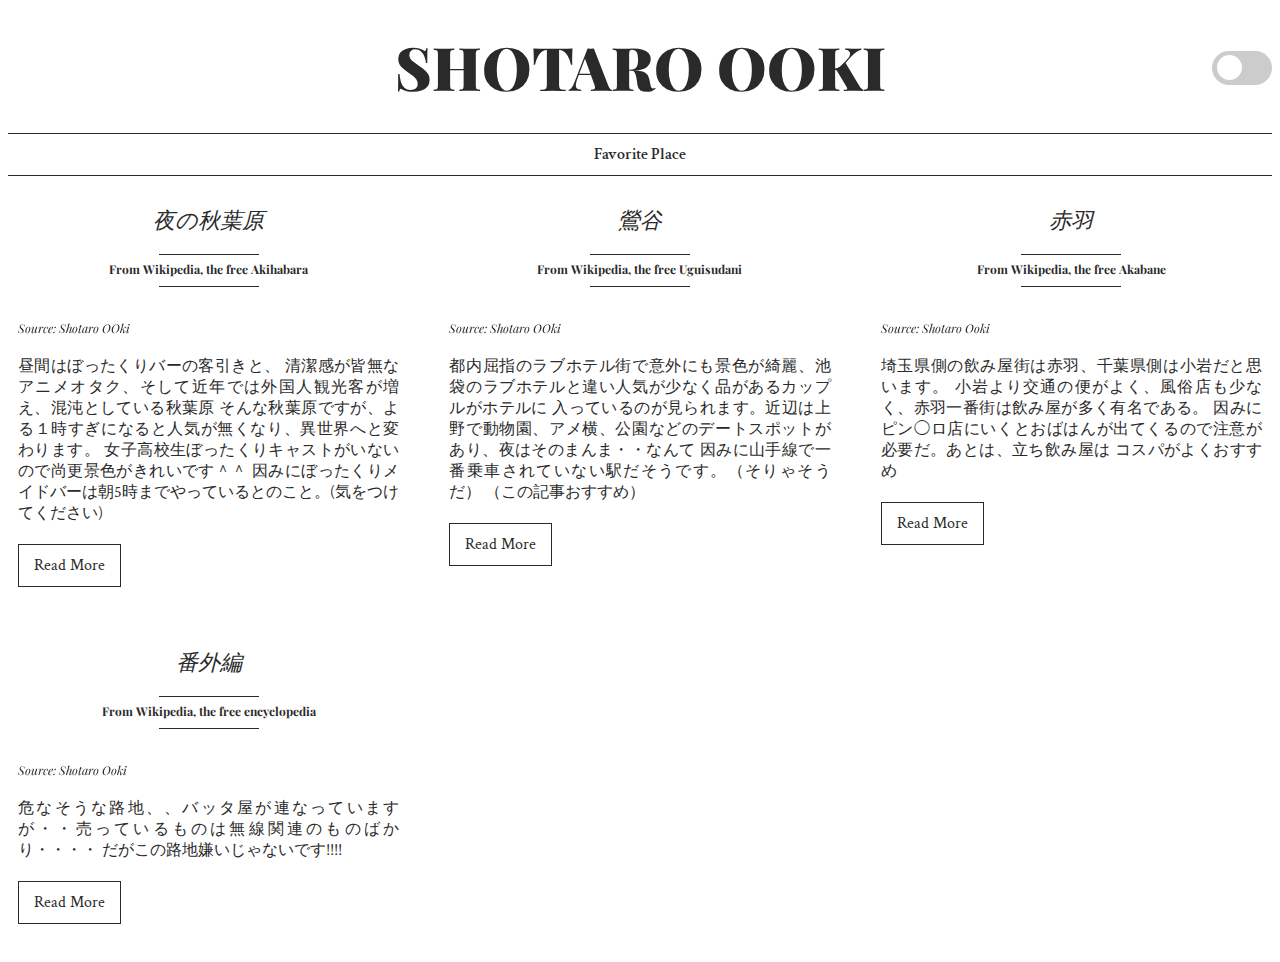
==== index.html @ d987aa1d "Rename Html" ====
<!DOCTYPE html>
<html lang="ja">

<head>
    <meta charset="UTF-8">
    <meta name="viewport" content="width=device-width, initial-scale=1.0">
    <link rel="stylesheet" type="text/css" href="css/shotaro.css">
    <title>Favorite Place</title>
</head>

<body>
    <header>
        <h1 class="news_paper_title">
            <a href="#">Shotaro Ooki</a>
        </h1>
        <div class="news_paper_location">Favorite Place <span id="time"></span></div>

        <div class="dark_mode_container">
            <label class="dark_mode_switch" for="checkbox">
                <input type="checkbox" id="checkbox" />
                <div class="slider round"></div>
            </label>
        </div>
    </header>

    <section class="the-grid-section">

        <article class="the-grid">
            <div class="the-grid-content">
                <div class="headline">
                    <a href="https://ja.wikipedia.org/wiki/%E7%A7%8B%E8%91%89%E5%8E%9F" target="_blank">
                        <h2 class="title">夜の秋葉原</h2>
                        <h3 class="writer">From Wikipedia, the free Akihabara</h3>
                        <figure>
                            <img src="img/akiba.jpeg" alt="">
                            <figcaption><a href="＃" target="_blank">Source: Shotaro OOki</a></figcaption>
                        </figure>
                    </a>
                </div>
                <p>
                    昼間はぼったくりバーの客引きと、
                    清潔感が皆無なアニメオタク、そして近年では外国人観光客が増え、混沌としている秋葉原
                    そんな秋葉原ですが、よる１時すぎになると人気が無くなり、異世界へと変わります。
                    女子高校生ぼったくりキャストがいないので尚更景色がきれいです＾＾
                    因みにぼったくりメイドバーは朝5時までやっているとのこと。(気をつけてください)
                </p>
                <div class="button">
                    <a href="https://www.google.com/search?q=%E5%A4%9C%E3%81%AE%E7%A7%8B%E8%91%89%E5%8E%9F&oq=%E5%A4%9C%E3%81%AE%E7%A7%8B%E8%91%89%E5%8E%9F&aqs=chrome..69i57.4333j0j8&sourceid=chrome&ie=UTF-8"
                        target="_blank">Read More</a>
                </div>
            </div>
        </article>

        <article class="the-grid">
            <div class="the-grid-content">
                <div class="headline">
                    <a href="https://ja.wikipedia.org/wiki/%E9%B6%AF%E8%B0%B7" target="_blank">
                        <h2 class="title">鶯谷</h2>
                        <h3 class="writer">From Wikipedia, the free Uguisudani</h3>
                        <figure>
                            <img src="img/ugu.jpeg" alt="">
                            <figcaption><a href="#" target="_blank">Source: Shotaro OOki</a>
                            </figcaption>
                        </figure>
                    </a>
                </div>
                <p>
                    都内屈指のラブホテル街で意外にも景色が綺麗、池袋のラブホテルと違い人気が少なく品があるカップルがホテルに
                    入っているのが見られます。近辺は上野で動物園、アメ横、公園などのデートスポットがあり、夜はそのまんま・・なんて
                    因みに山手線で一番乗車されていない駅だそうです。（そりゃそうだ）
                    <a href="https://tokyolucci.jp/uguisudani" target="_blank">（この記事おすすめ）</a>
                </p>
                <div class="button">
                    <a href="https://www.google.com/search?q=%E9%B6%AF%E8%B0%B7&oq=%E9%B6%AF%E8%B0%B7&aqs=chrome..69i57j35i39j0l6.11251j0j8&sourceid=chrome&ie=UTF-8" target="_blank">Read More</a>
                </div>
            </div>
        </article>

        <article class="the-grid">
            <div class="the-grid-content">
                <div class="headline">
                    <a href="https://ja.wikipedia.org/wiki/%E8%B5%A4%E7%BE%BD" target="_blank">
                        <h2 class="title">赤羽</h2>
                        <h3 class="writer">From Wikipedia, the free Akabane</h3>
                        <figure>
                            <img src="img/akabane.jpeg" alt="">
                            <figcaption><a href="#" target="_blank">Source: Shotaro Ooki</a>
                            </figcaption>
                        </figure>
                    </a>
                </div>
                <p>
                    埼玉県側の飲み屋街は赤羽、千葉県側は小岩だと思います。
                    小岩より交通の便がよく、風俗店も少なく、赤羽一番街は飲み屋が多く有名である。
                    因みにピン◯ロ店にいくとおばはんが出てくるので注意が必要だ。あとは、立ち飲み屋は
                    コスパがよくおすすめ
                </p>
                <div class="button">
                    <a href="https://www.google.com/search?sxsrf=ALeKk00MFP-UgAAhRlfjivdj-gEOE3SsMQ%3A1584666178454&ei=QhZ0XrCxG_iRr7wPvNao8A8&q=%E8%B5%A4%E7%BE%BD&oq=%E8%B5%A4%E7%BE%BD&gs_l=psy-ab.3..35i39l3j0i67j0j0i4i37l3.3949.12278..13258...10.0..1.200.3382.0j22j1......0....1..gws-wiz.....10..0i4j35i362i39j0i131i4j0i131j35i305i39j0i30j0i5i30.VP9KH4Ct66w&ved=0ahUKEwiw2p3F7afoAhX4yIsBHTwrCv4Q4dUDCAs&uact=5" target="_blank">Read More</a>
                </div>
            </div>
        </article>

        <article class="the-grid">
            <div class="the-grid-content">
                <div class="headline">
                    <a href="#" target="_blank">
                        <h2 class="title">番外編</h2>
                        <h3 class="writer">From Wikipedia, the free encyclopedia</h3>
                        <figure>
                            <img src="img/ura.jpeg" alt="">
                            <figcaption><a href="#" target="_blank">Source: Shotaro Ooki</a>
                            </figcaption>
                        </figure>
                    </a>
                </div>
                <p>
                    危なそうな路地、、バッタ屋が連なっていますが・・売っているものは無線関連のものばかり・・・・
                    だがこの路地嫌いじゃないです!!!!
                </p>
                <div class="button">
                    <a href="#" target="_blank">Read More</a>
                </div>
            </div>
        </article>
    </section>
    <script type="text/javascript" src="js/shotaro.js"></script>
</body>

</html>
---- css/shotaro.css ----
@import url("https://fonts.googleapis.com/css?family=Crimson+Text|Playfair+Display&display=swap");
*, *:after, *:before {
  -webkit-box-sizing: border-box;
  box-sizing: border-box;
}

:root {
  --primary-color: #2a2a2a;
  --secondary-color: green;
  --white-color: white;
  --green-color: #439c47;
  --transition-animation: all 0.5s;
}

body {
  font-family: "Crimson Text", serif;
  font-size: 16px;
  color: var(--primary-color);
  background-color: var(--white-color);
}

a {
  color: var(--primary-color);
  text-decoration: none;
  -webkit-transition: var(--transition-animation);
  transition: var(--transition-animation);
}

a:hover, a:visited, a:focus {
  color: var(--primary-color);
}

p {
  margin-top: 0;
  margin-bottom: 20px;
  text-align: justify;
  text-justify: inter-word;
}

[data-theme="dark"] {
  --primary-color: white;
  --secondary-color: var(--green-color);
  --white-color: #2a2a2a;
}

[data-theme="dark"] .button a:hover, [data-theme="dark"] .button a:focus, [data-theme="dark"] .button a:active {
  color: white;
}

/*Simple css to style it like a toggle switch*/

.dark_mode_container {
  display: -webkit-box;
  display: -ms-flexbox;
  display: flex;
  position: relative;
  -webkit-box-align: center;
  -ms-flex-align: center;
  align-items: center;
}

.dark_mode_container .dark_mode_switch {
  display: inline-block;
  height: 34px;
  position: absolute;
  top: -125px;
  right: 0;
  width: 60px;
}

.dark_mode_container .dark_mode_switch input {
  display: none;
}

.dark_mode_container .dark_mode_switch input:checked+.slider {
  background-color: var(--green-color);
}

.dark_mode_container .dark_mode_switch input:checked+.slider:before {
  -webkit-transform: translateX(25px);
  transform: translateX(25px);
}

.slider {
  background-color: #ccc;
  bottom: 0;
  cursor: pointer;
  left: 0;
  position: absolute;
  right: 0;
  top: 0;
  -webkit-transition: var(--transition-animation);
  transition: var(--transition-animation);
}

.slider:before {
  background-color: var(--white-color);
  bottom: 5px;
  content: "";
  height: 25px;
  left: 5px;
  position: absolute;
  -webkit-transition: var(--transition-animation);
  transition: var(--transition-animation);
  width: 25px;
}

.slider.round {
  border-radius: 34px;
}

.slider.round:before {
  border-radius: 50%;
}

header {
  text-align: center;
  position: relative;
}

header h1.news_paper_title a {
  font-family: "Playfair Display", serif;
  font-weight: 900;
  font-size: 60px;
  text-transform: uppercase;
  display: inline-block;
  line-height: 60px;
  margin: 15px 0;
  cursor: pointer;
  color: var(--primary-color);
  -webkit-transition: var(--transition-animation);
  transition: var(--transition-animation);
}

header h1.news_paper_title a:hover {
  color: var(--secondary-color);
}

header .news_paper_location {
  font-weight: 600;
  border-bottom: 1px solid var(--primary-color);
  border-top: 1px solid var(--primary-color);
  padding: 10px 0 10px 0;
}

@media only all and (max-width: 600px) {
  h1.news_paper_title a {
    font-size: 30px;
    line-height: 30px;
    margin: 5px 0;
  }
}

.headline {
  text-align: center;
  line-height: normal;
  font-family: "Playfair Display", serif;
  display: block;
  margin: 0 auto;
}

.headline h2.title {
  font-weight: 400;
  font-style: italic;
  font-size: 22px;
}

.headline h2.title:hover {
  color: var(--secondary-color);
}

.headline h3.writer {
  font-weight: 700;
  font-size: 12px;
}

.headline h3.writer:hover {
  color: var(--secondary-color);
}

.headline h3.writer:before {
  border-top: 1px solid var(--primary-color);
  content: "";
  width: 100px;
  height: 7px;
  display: block;
  margin: 0 auto;
}

.headline h3.writer:after {
  border-bottom: 1px solid var(--primary-color);
  content: "";
  width: 100px;
  height: 10px;
  display: block;
  margin: 0 auto;
}

.button a {
  display: inline-block;
  background: transparent;
  border: 1px solid var(--primary-color);
  color: var(--primary-color);
  font-size: 16px;
  padding: 10px 15px;
}

.button a:hover, .button a:focus, .button a:active {
  background: var(--green-color);
  border: 1px solid var(--green-color);
  color: var(--white-color);
}

figure {
  cursor: pointer;
  margin: 0 0 20px;
  -webkit-filter: grayscale(100%);
  filter: grayscale(100%);
  -webkit-transition: var(--transition-animation);
  transition: var(--transition-animation);
}

figure img {
  max-width: 100%;
  height: auto;
}

figure figcaption {
  font-style: italic;
  font-size: 12px;
  text-align: left;
  -webkit-transition: var(--transition-animation);
  transition: var(--transition-animation);
}

figure figcaption:hover {
  padding-left: 10px;
}

figure:hover {
  -webkit-filter: grayscale(0);
  filter: grayscale(0);
}

.the-grid-section {
  max-width: 1500px;
  margin: 0 auto;
  width: 100%;
}

.the-grid {
  margin-bottom: 20px;
  -webkit-transition: all 0.5s;
  transition: all 0.5s;
}

.the-grid-content {
  padding: 10px;
}

@media screen and (min-width: 768px) {
  .the-grid-section {
    display: -ms-flexbox;
    display: -webkit-box;
    display: flex;
    -ms-flex-wrap: wrap;
    flex-wrap: wrap;
    -ms-flex-pack: justify;
    -webkit-box-pack: justify;
    justify-content: space-between;
  }
  .the-grid {
    display: -ms-flexbox;
    display: -webkit-box;
    display: flex;
    -ms-flex: 0 1 calc(50% - 0.5em);
    -webkit-box-flex: 0;
    flex: 0 1 calc(50% - 0.5em);
  }
}

@media screen and (min-width: 1000px) {
  .the-grid {
    -ms-flex: 0 1 calc(33% - 1em);
    -webkit-box-flex: 0;
    flex: 0 1 calc(33% - 1em);
  }
}

@media screen and (min-width: 1500px) {
  .the-grid {
    -ms-flex: 0 1 calc(25% - 1em);
    -webkit-box-flex: 0;
    flex: 0 1 calc(25% - 1em);
  }
}
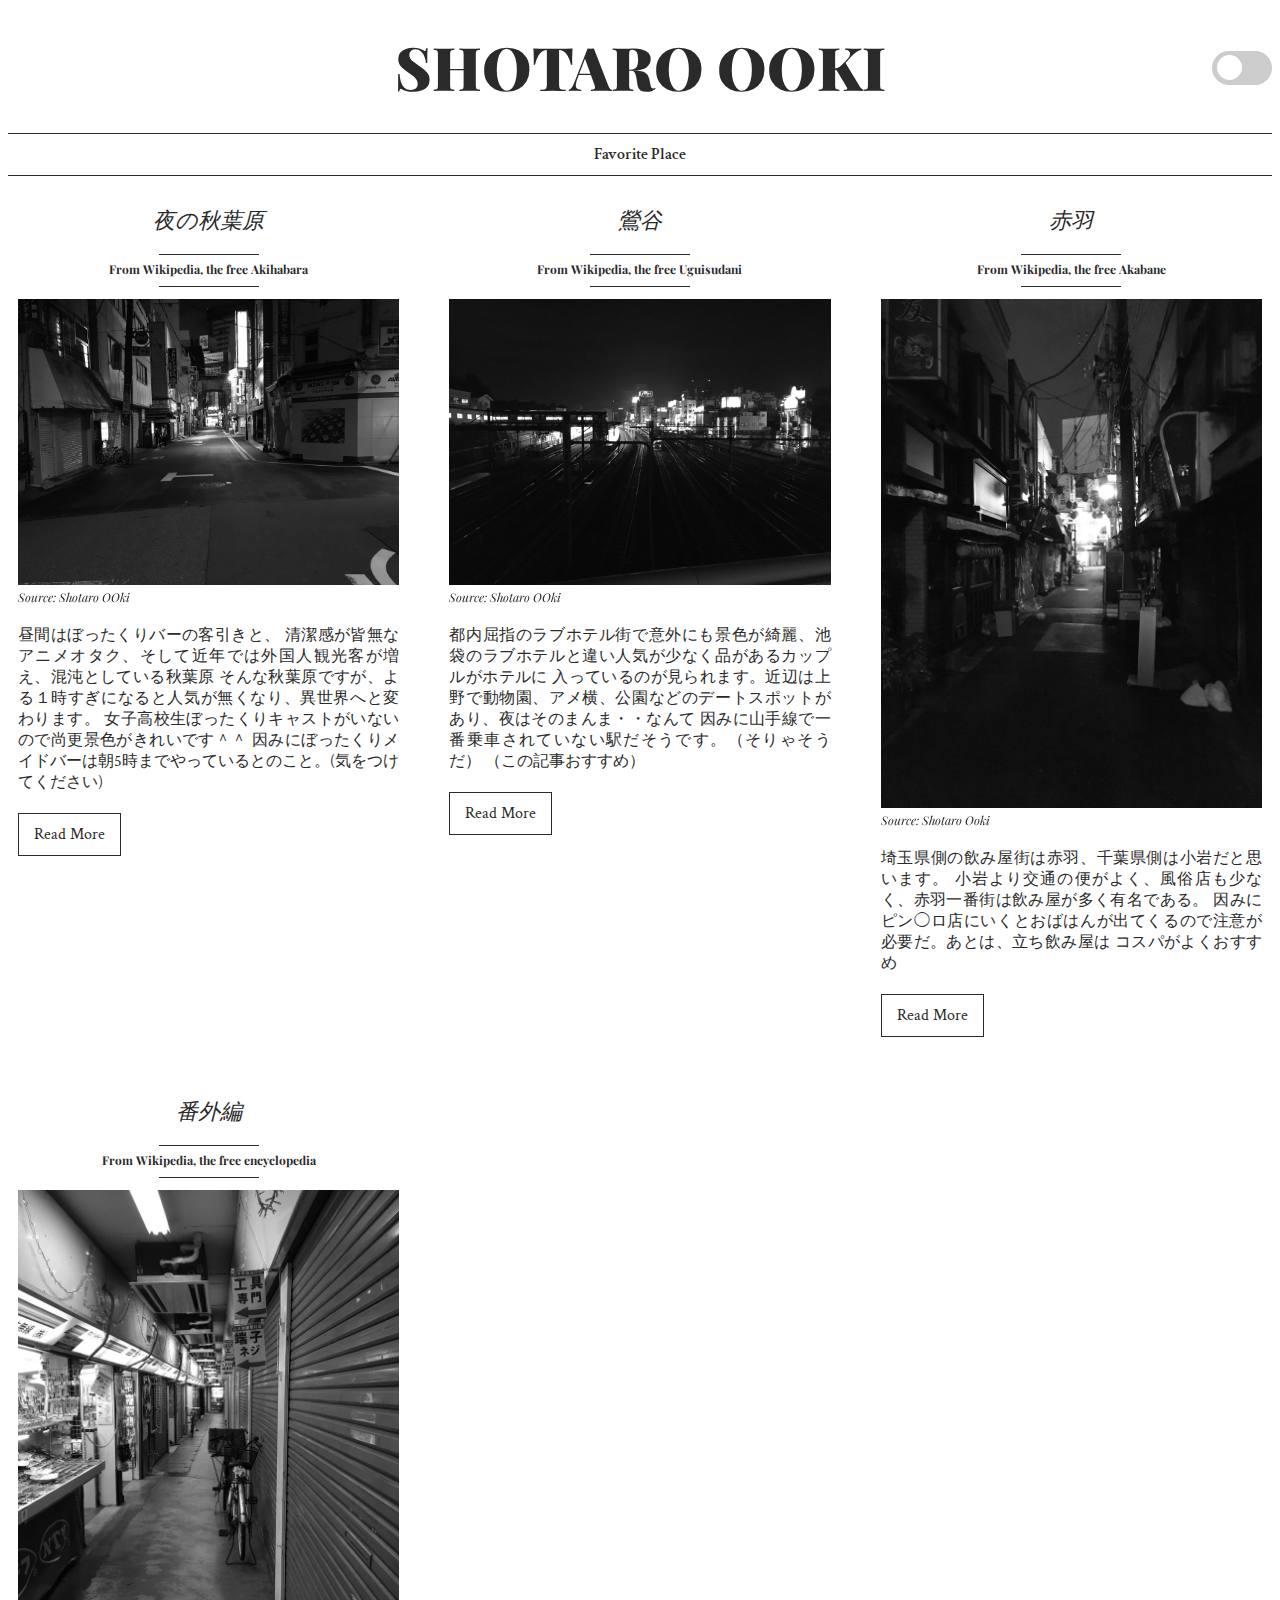
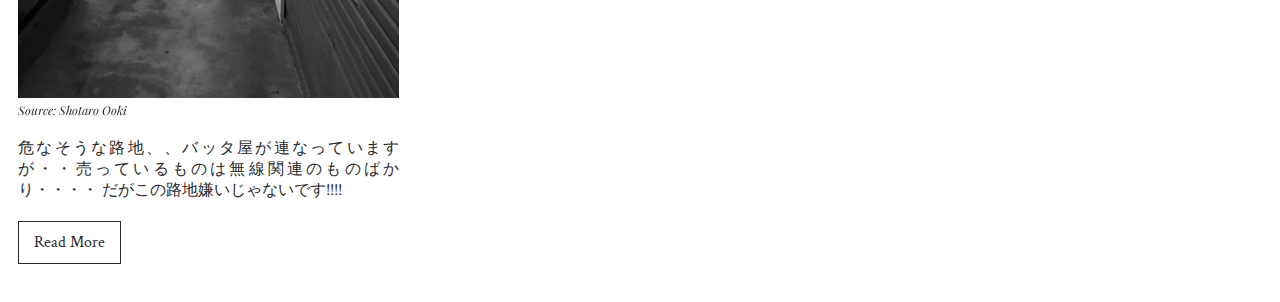
==== commit 0ec58268: "Append Favicon" ====
--- a/index.html
+++ b/index.html
@@ -5,6 +5,7 @@
     <meta charset="UTF-8">
     <meta name="viewport" content="width=device-width, initial-scale=1.0">
     <link rel="stylesheet" type="text/css" href="css/shotaro.css">
+    <link rel="shortcut icon" href="favicon.ico">
     <title>Favorite Place</title>
 </head>
 
